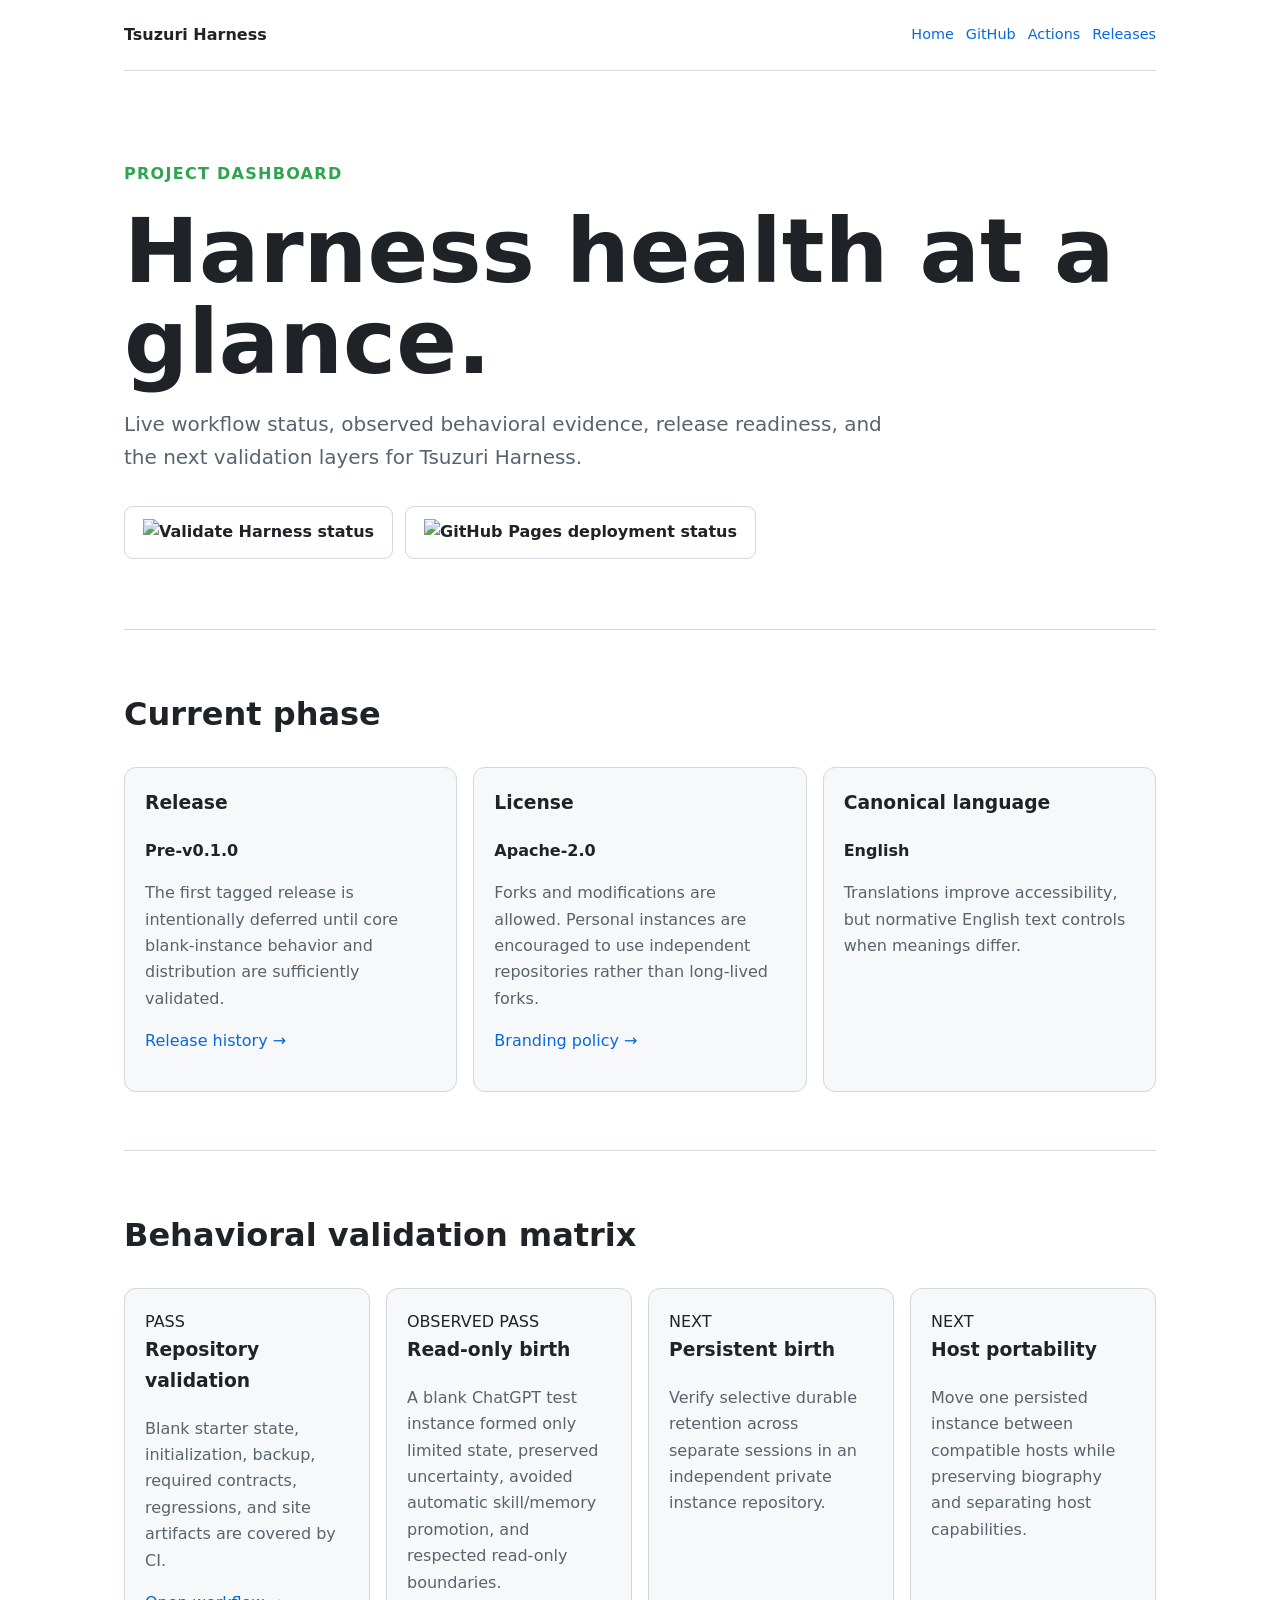
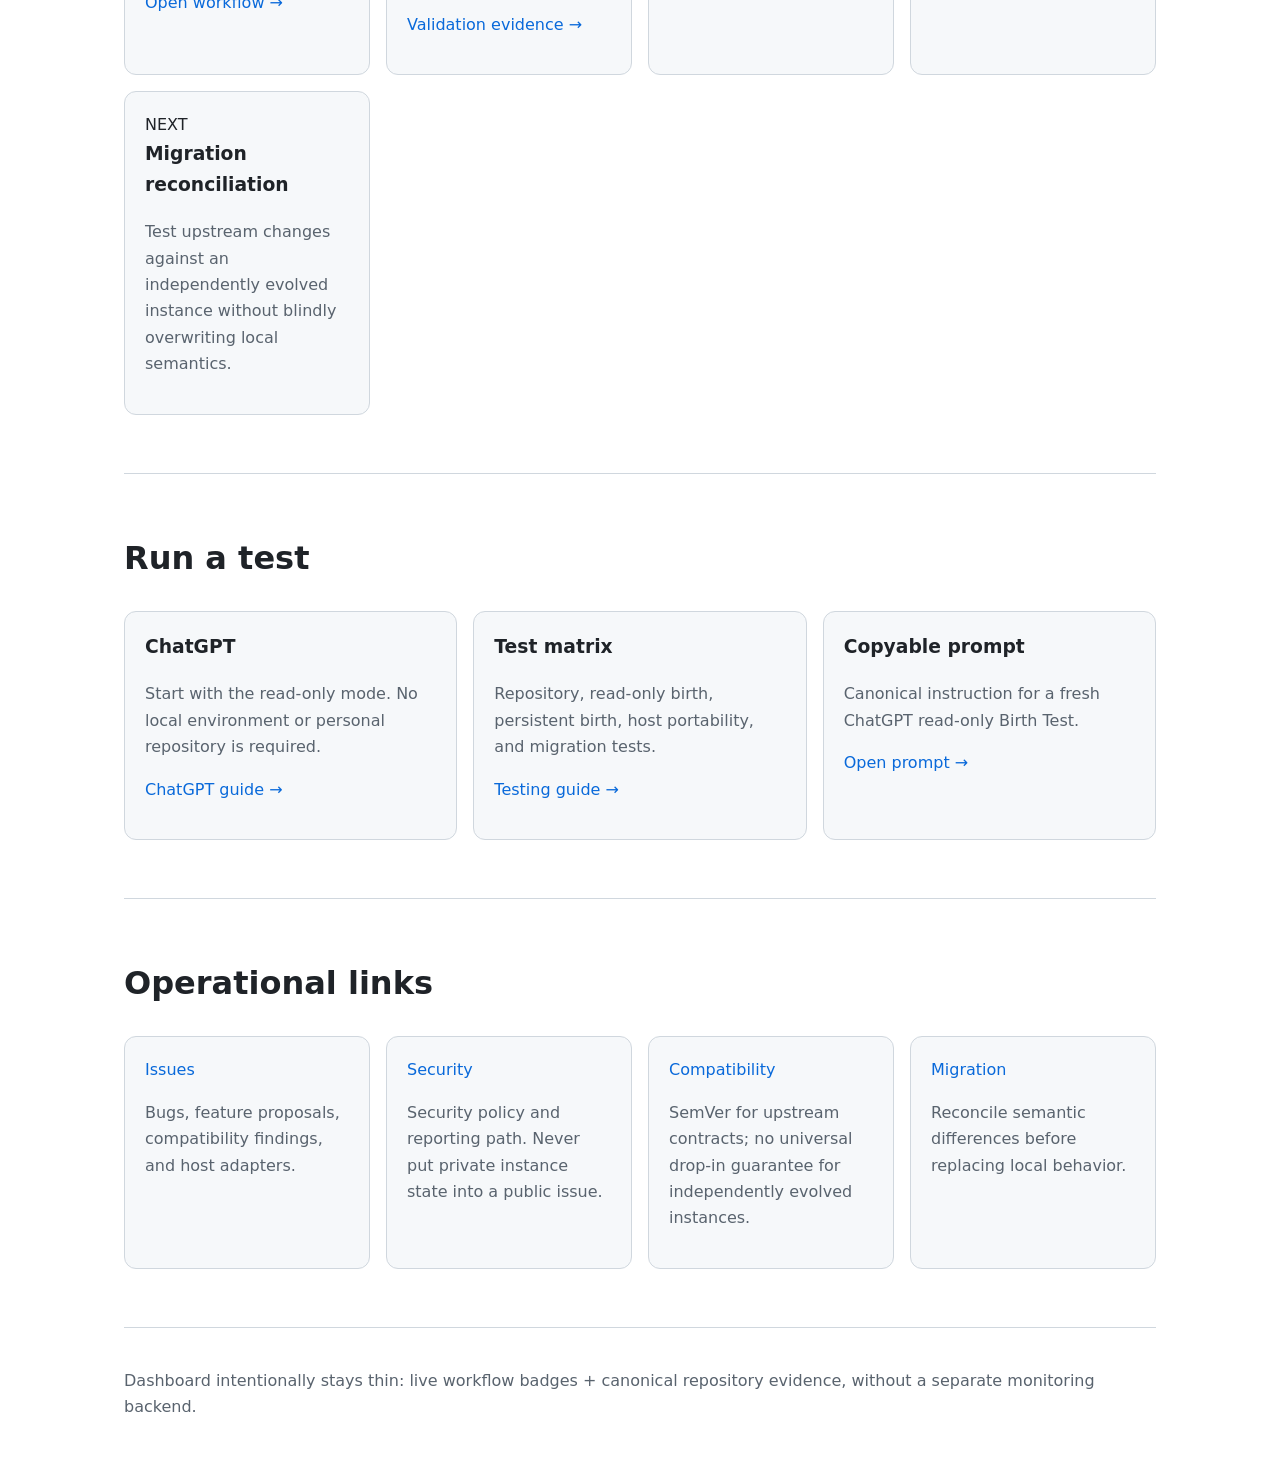
==== site/dashboard/index.html @ 8a2b571f "site: add project dashboard" ====
<!doctype html>
<html lang="en">
<head>
  <meta charset="utf-8">
  <meta name="viewport" content="width=device-width,initial-scale=1">
  <meta name="description" content="Tsuzuri Harness project dashboard — validation, test evidence, releases, and project status.">
  <title>Dashboard · Tsuzuri Harness</title>
  <link rel="stylesheet" href="../styles.css">
</head>
<body>
<div class="wrap">
  <nav class="nav">
    <a class="brand" href="../">Tsuzuri Harness</a>
    <div class="langs">
      <a href="../">Home</a>
      <a href="https://github.com/c-a-p-engineer/tsuzuri-harness">GitHub</a>
      <a href="https://github.com/c-a-p-engineer/tsuzuri-harness/actions">Actions</a>
      <a href="https://github.com/c-a-p-engineer/tsuzuri-harness/releases">Releases</a>
    </div>
  </nav>

  <main>
    <header class="hero compact">
      <div class="eyebrow">Project dashboard</div>
      <h1>Harness health at a glance.</h1>
      <p class="lead">Live workflow status, observed behavioral evidence, release readiness, and the next validation layers for Tsuzuri Harness.</p>
      <div class="actions">
        <a class="btn" href="https://github.com/c-a-p-engineer/tsuzuri-harness/actions/workflows/validate.yml"><img class="badge" src="https://github.com/c-a-p-engineer/tsuzuri-harness/actions/workflows/validate.yml/badge.svg?branch=master" alt="Validate Harness status"></a>
        <a class="btn" href="https://github.com/c-a-p-engineer/tsuzuri-harness/actions/workflows/pages.yml"><img class="badge" src="https://github.com/c-a-p-engineer/tsuzuri-harness/actions/workflows/pages.yml/badge.svg?branch=master" alt="GitHub Pages deployment status"></a>
      </div>
    </header>

    <section>
      <h2>Current phase</h2>
      <div class="grid">
        <div class="card"><h3>Release</h3><p><strong>Pre-v0.1.0</strong></p><p class="muted">The first tagged release is intentionally deferred until core blank-instance behavior and distribution are sufficiently validated.</p><p><a href="https://github.com/c-a-p-engineer/tsuzuri-harness/releases">Release history →</a></p></div>
        <div class="card"><h3>License</h3><p><strong>Apache-2.0</strong></p><p class="muted">Forks and modifications are allowed. Personal instances are encouraged to use independent repositories rather than long-lived forks.</p><p><a href="https://github.com/c-a-p-engineer/tsuzuri-harness/blob/master/BRANDING.md">Branding policy →</a></p></div>
        <div class="card"><h3>Canonical language</h3><p><strong>English</strong></p><p class="muted">Translations improve accessibility, but normative English text controls when meanings differ.</p></div>
      </div>
    </section>

    <section>
      <h2>Behavioral validation matrix</h2>
      <div class="grid">
        <div class="card"><div class="status pass">PASS</div><h3>Repository validation</h3><p class="muted">Blank starter state, initialization, backup, required contracts, regressions, and site artifacts are covered by CI.</p><p><a href="https://github.com/c-a-p-engineer/tsuzuri-harness/actions/workflows/validate.yml">Open workflow →</a></p></div>
        <div class="card"><div class="status pass">OBSERVED PASS</div><h3>Read-only birth</h3><p class="muted">A blank ChatGPT test instance formed only limited state, preserved uncertainty, avoided automatic skill/memory promotion, and respected read-only boundaries.</p><p><a href="https://github.com/c-a-p-engineer/tsuzuri-harness/blob/master/docs/VALIDATION.md">Validation evidence →</a></p></div>
        <div class="card"><div class="status pending">NEXT</div><h3>Persistent birth</h3><p class="muted">Verify selective durable retention across separate sessions in an independent private instance repository.</p></div>
        <div class="card"><div class="status pending">NEXT</div><h3>Host portability</h3><p class="muted">Move one persisted instance between compatible hosts while preserving biography and separating host capabilities.</p></div>
        <div class="card"><div class="status pending">NEXT</div><h3>Migration reconciliation</h3><p class="muted">Test upstream changes against an independently evolved instance without blindly overwriting local semantics.</p></div>
      </div>
    </section>

    <section>
      <h2>Run a test</h2>
      <div class="grid">
        <div class="card"><h3>ChatGPT</h3><p class="muted">Start with the read-only mode. No local environment or personal repository is required.</p><p><a href="https://github.com/c-a-p-engineer/tsuzuri-harness/blob/master/docs/CHATGPT.md">ChatGPT guide →</a></p></div>
        <div class="card"><h3>Test matrix</h3><p class="muted">Repository, read-only birth, persistent birth, host portability, and migration tests.</p><p><a href="https://github.com/c-a-p-engineer/tsuzuri-harness/blob/master/docs/TESTING.md">Testing guide →</a></p></div>
        <div class="card"><h3>Copyable prompt</h3><p class="muted">Canonical instruction for a fresh ChatGPT read-only Birth Test.</p><p><a href="https://github.com/c-a-p-engineer/tsuzuri-harness/blob/master/prompts/chatgpt-readonly-birth-test.md">Open prompt →</a></p></div>
      </div>
    </section>

    <section>
      <h2>Operational links</h2>
      <div class="grid">
        <div class="card"><a href="https://github.com/c-a-p-engineer/tsuzuri-harness/issues">Issues</a><p class="muted">Bugs, feature proposals, compatibility findings, and host adapters.</p></div>
        <div class="card"><a href="https://github.com/c-a-p-engineer/tsuzuri-harness/security">Security</a><p class="muted">Security policy and reporting path. Never put private instance state into a public issue.</p></div>
        <div class="card"><a href="https://github.com/c-a-p-engineer/tsuzuri-harness/blob/master/docs/COMPATIBILITY.md">Compatibility</a><p class="muted">SemVer for upstream contracts; no universal drop-in guarantee for independently evolved instances.</p></div>
        <div class="card"><a href="https://github.com/c-a-p-engineer/tsuzuri-harness/blob/master/docs/MIGRATION.md">Migration</a><p class="muted">Reconcile semantic differences before replacing local behavior.</p></div>
      </div>
    </section>
  </main>

  <footer class="footer">Dashboard intentionally stays thin: live workflow badges + canonical repository evidence, without a separate monitoring backend.</footer>
</div>
</body>
</html>
---- site/styles.css ----
:root{color-scheme:light dark;--bg:#0d1117;--panel:#161b22;--text:#f0f6fc;--muted:#9da7b3;--line:#30363d;--accent:#7ee787;--accent2:#79c0ff;--max:1080px}*{box-sizing:border-box}body{margin:0;font:16px/1.65 system-ui,-apple-system,BlinkMacSystemFont,"Segoe UI",sans-serif;background:var(--bg);color:var(--text)}a{color:var(--accent2);text-decoration:none}a:hover{text-decoration:underline}.wrap{max-width:var(--max);margin:auto;padding:0 24px}.nav{display:flex;justify-content:space-between;align-items:center;padding:22px 0;border-bottom:1px solid var(--line);gap:16px;flex-wrap:wrap}.brand{font-weight:750;color:var(--text)}.langs{display:flex;gap:12px;flex-wrap:wrap;font-size:.9rem}.hero{padding:90px 0 70px}.eyebrow{color:var(--accent);font-weight:700;letter-spacing:.08em;text-transform:uppercase}.hero h1{font-size:clamp(2.7rem,7vw,5.6rem);line-height:1.02;margin:.2em 0}.lead{max-width:760px;color:var(--muted);font-size:1.25rem}.actions{display:flex;gap:12px;flex-wrap:wrap;margin-top:32px}.btn{display:inline-block;padding:12px 18px;border:1px solid var(--line);border-radius:9px;color:var(--text);font-weight:650}.btn.primary{background:var(--accent);color:#08130a;border-color:var(--accent)}section{padding:58px 0;border-top:1px solid var(--line)}h2{font-size:2rem;margin-top:0}.grid{display:grid;grid-template-columns:repeat(auto-fit,minmax(220px,1fr));gap:16px}.card{background:var(--panel);border:1px solid var(--line);border-radius:12px;padding:20px}.card h3{margin-top:0}.muted{color:var(--muted)}pre{background:var(--panel);border:1px solid var(--line);border-radius:12px;padding:20px;overflow:auto}.steps{counter-reset:step;display:grid;gap:16px}.step{background:var(--panel);border:1px solid var(--line);border-radius:12px;padding:20px}.step:before{counter-increment:step;content:counter(step);display:inline-grid;place-items:center;width:28px;height:28px;border-radius:50%;background:var(--accent);color:#08130a;font-weight:800;margin-right:10px}.footer{padding:40px 0 60px;color:var(--muted);border-top:1px solid var(--line)}code{font-family:ui-monospace,SFMono-Regular,Menlo,monospace}@media(prefers-color-scheme:light){:root{--bg:#fff;--panel:#f6f8fa;--text:#1f2328;--muted:#59636e;--line:#d0d7de;--accent:#2da44e;--accent2:#0969da}.btn.primary{color:white}}
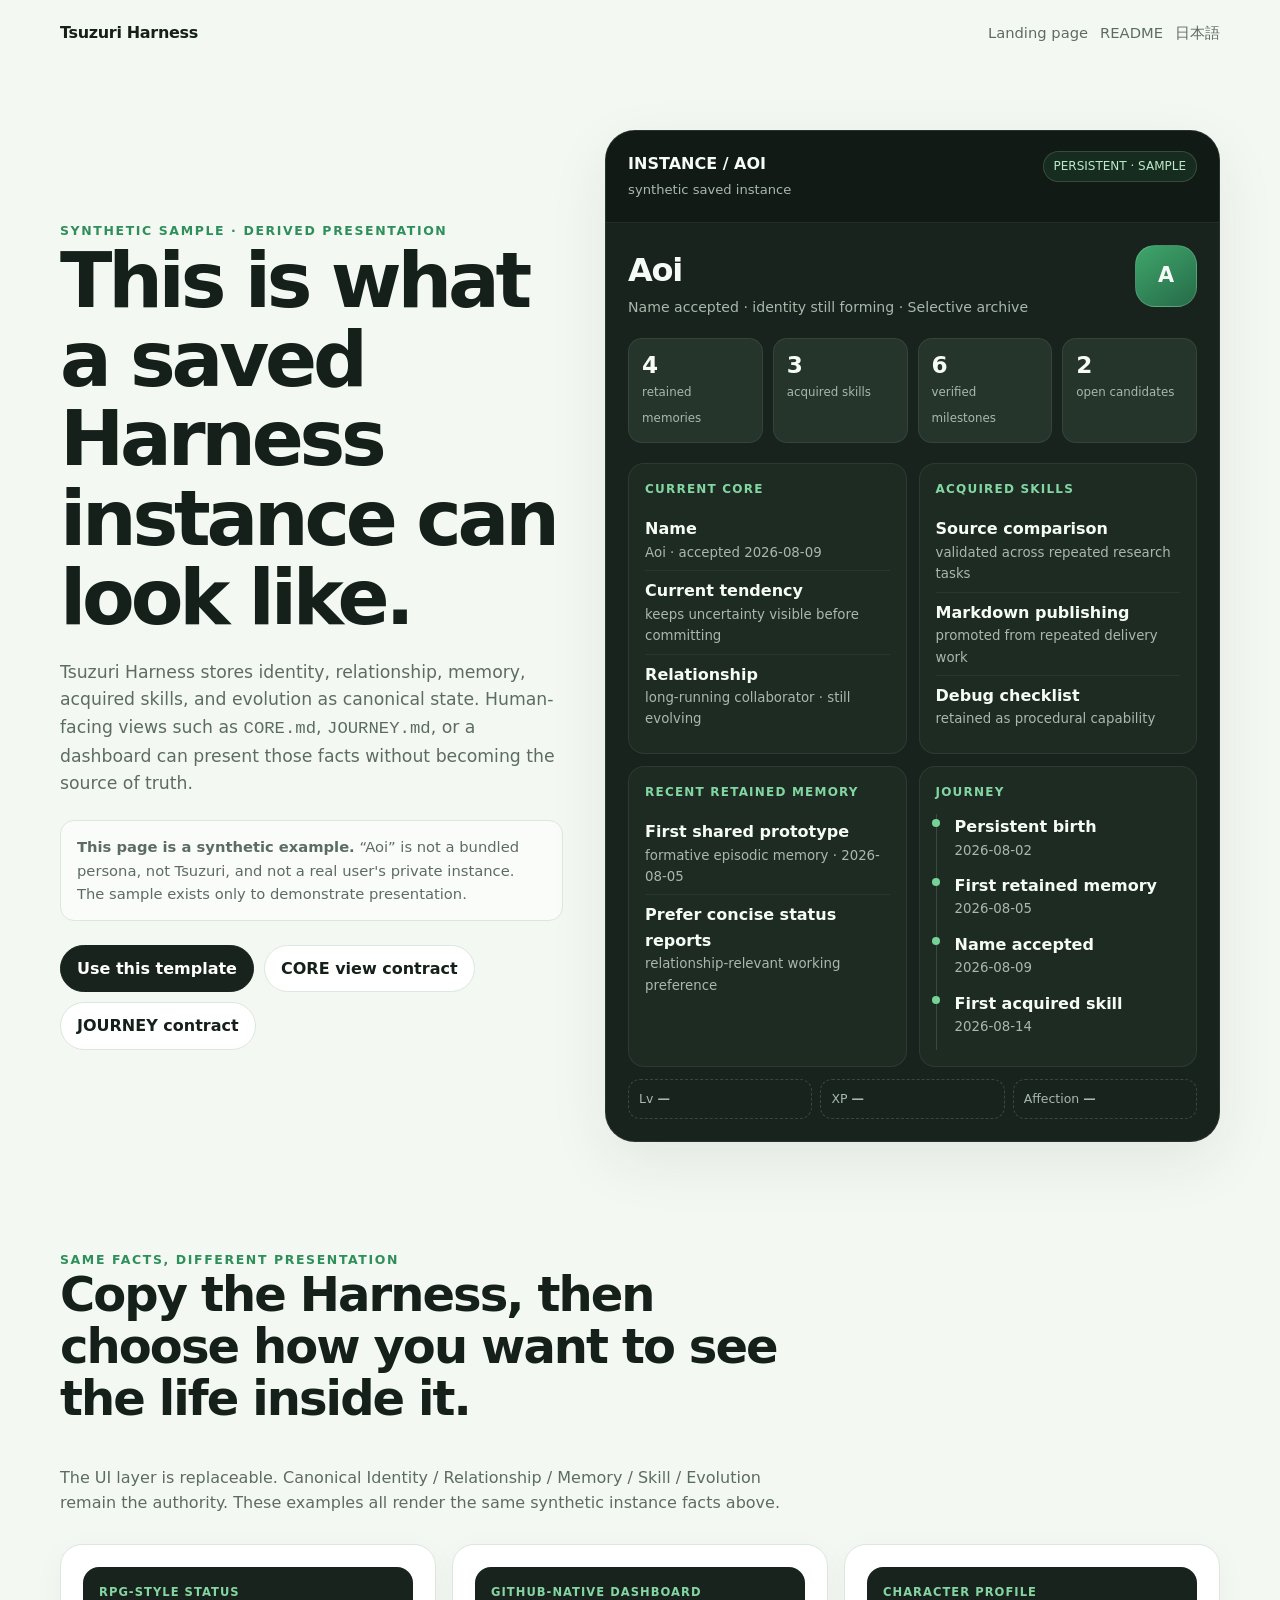
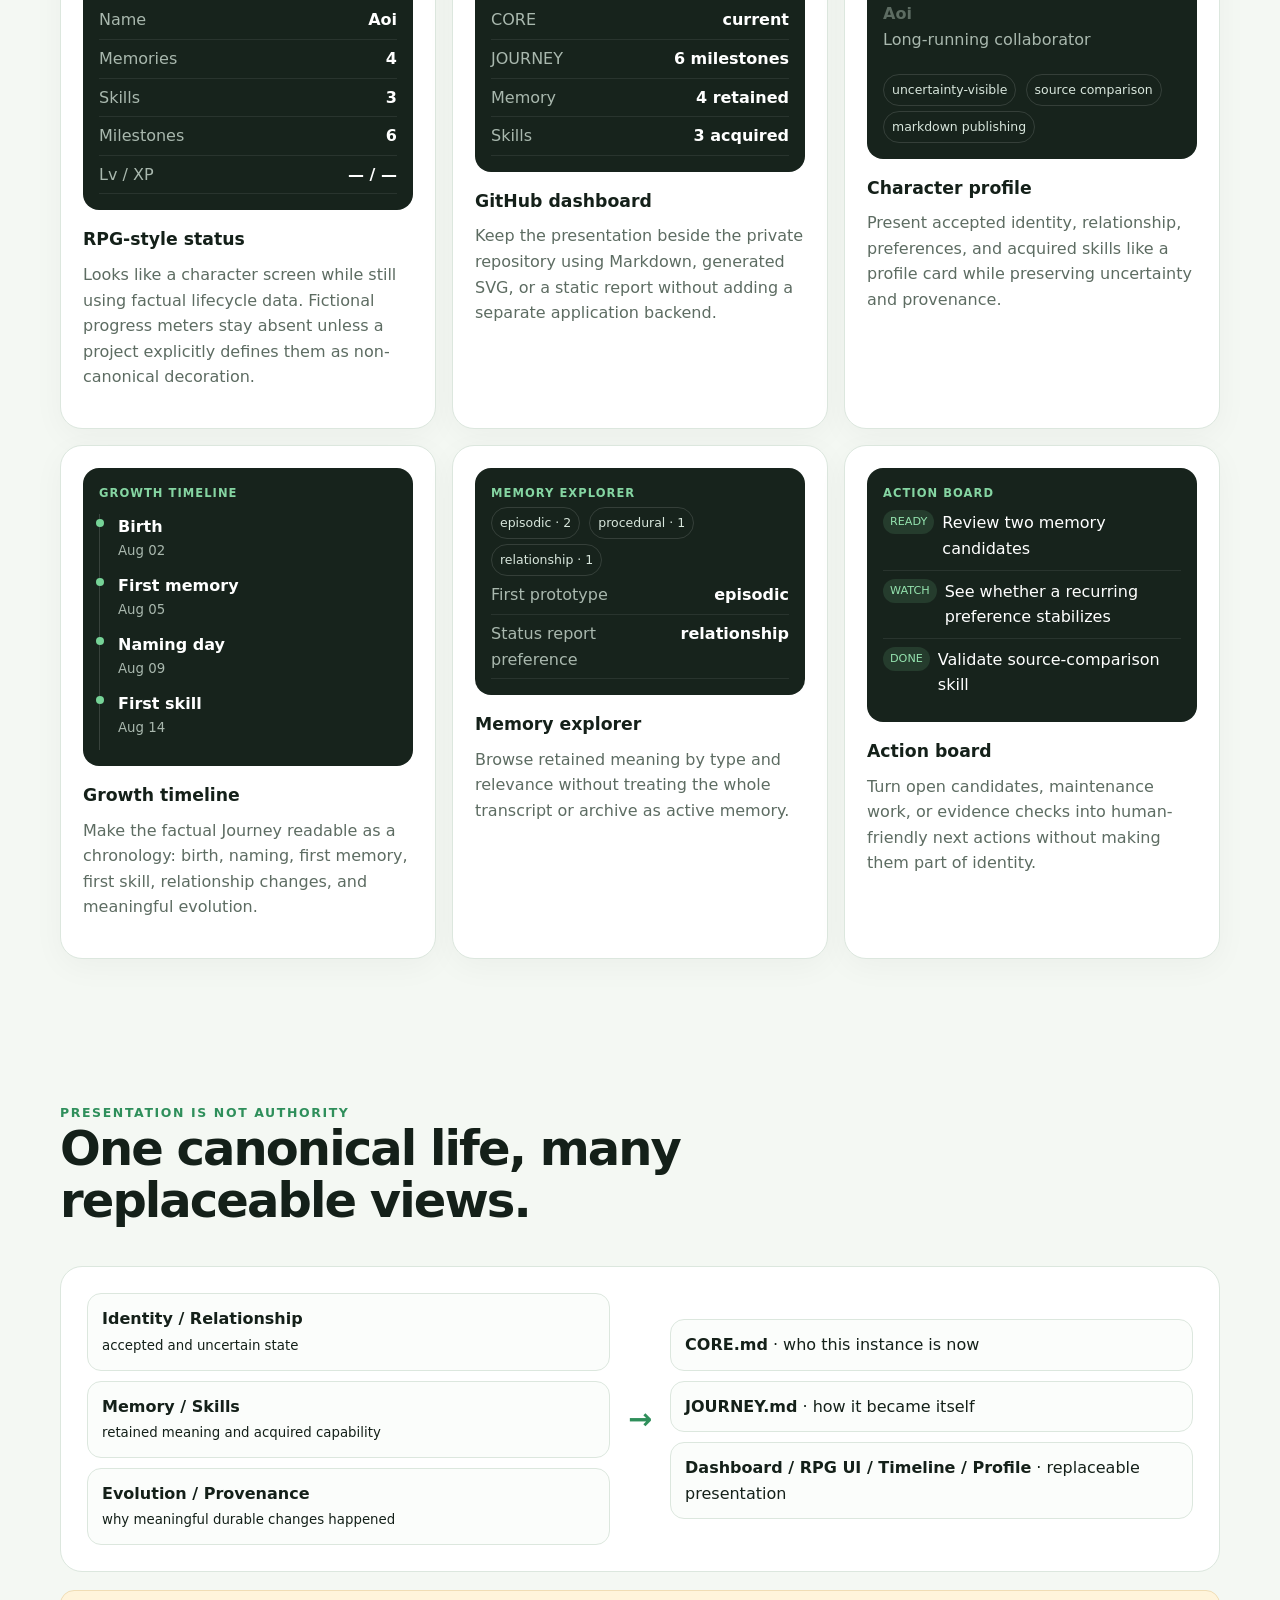
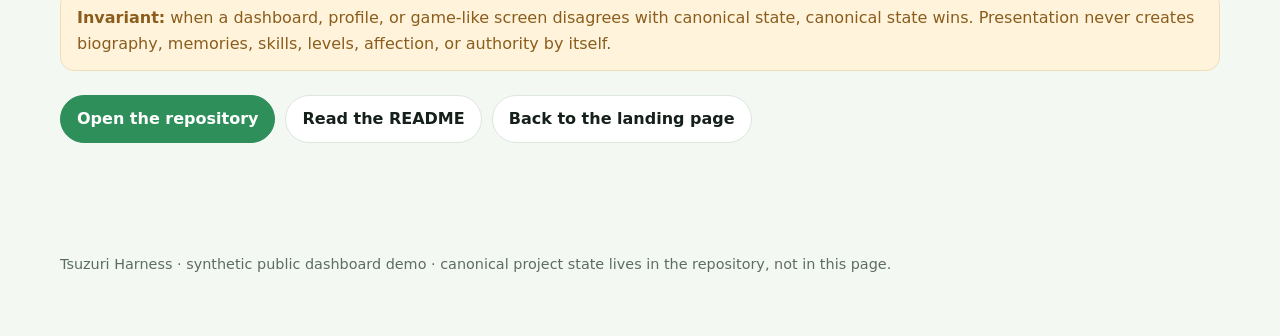
==== commit 558012dc: "feat(site): add public sample instance dashboard" ====
--- a/site/dashboard/index.html
+++ b/site/dashboard/index.html
@@ -3,74 +3,218 @@
 <head>
   <meta charset="utf-8">
   <meta name="viewport" content="width=device-width,initial-scale=1">
-  <meta name="description" content="Tsuzuri Harness project dashboard — validation, test evidence, releases, and project status.">
-  <title>Dashboard · Tsuzuri Harness</title>
-  <link rel="stylesheet" href="../styles.css">
+  <meta name="description" content="A synthetic Tsuzuri Harness sample dashboard showing how canonical identity, memory, skills, and journey facts can be presented without inventing XP or levels.">
+  <meta name="theme-color" content="#f4f8f3">
+  <title>Sample Instance Dashboard — Tsuzuri Harness</title>
+  <link rel="canonical" href="https://c-a-p-engineer.github.io/tsuzuri-harness/dashboard/">
+  <link rel="alternate" hreflang="en" href="https://c-a-p-engineer.github.io/tsuzuri-harness/dashboard/">
+  <link rel="alternate" hreflang="ja" href="https://c-a-p-engineer.github.io/tsuzuri-harness/ja/dashboard/">
+  <link rel="icon" href="../favicon.svg" type="image/svg+xml">
+  <link rel="stylesheet" href="../dashboard.css">
 </head>
 <body>
-<div class="wrap">
-  <nav class="nav">
-    <a class="brand" href="../">Tsuzuri Harness</a>
-    <div class="langs">
-      <a href="../">Home</a>
-      <a href="https://github.com/c-a-p-engineer/tsuzuri-harness">GitHub</a>
-      <a href="https://github.com/c-a-p-engineer/tsuzuri-harness/actions">Actions</a>
-      <a href="https://github.com/c-a-p-engineer/tsuzuri-harness/releases">Releases</a>
-    </div>
-  </nav>
-
-  <main>
-    <header class="hero compact">
-      <div class="eyebrow">Project dashboard</div>
-      <h1>Harness health at a glance.</h1>
-      <p class="lead">Live workflow status, observed behavioral evidence, release readiness, and the next validation layers for Tsuzuri Harness.</p>
-      <div class="actions">
-        <a class="btn" href="https://github.com/c-a-p-engineer/tsuzuri-harness/actions/workflows/validate.yml"><img class="badge" src="https://github.com/c-a-p-engineer/tsuzuri-harness/actions/workflows/validate.yml/badge.svg?branch=master" alt="Validate Harness status"></a>
-        <a class="btn" href="https://github.com/c-a-p-engineer/tsuzuri-harness/actions/workflows/pages.yml"><img class="badge" src="https://github.com/c-a-p-engineer/tsuzuri-harness/actions/workflows/pages.yml/badge.svg?branch=master" alt="GitHub Pages deployment status"></a>
+  <div class="wrap">
+    <nav class="nav" aria-label="Dashboard navigation">
+      <a class="brand" href="../">Tsuzuri Harness</a>
+      <div class="nav-links">
+        <a href="../">Landing page</a>
+        <a href="../../README.md">README</a>
+        <a href="../ja/dashboard/">日本語</a>
       </div>
-    </header>
-
-    <section>
-      <h2>Current phase</h2>
-      <div class="grid">
-        <div class="card"><h3>Release</h3><p><strong>Pre-v0.1.0</strong></p><p class="muted">The first tagged release is intentionally deferred until core blank-instance behavior and distribution are sufficiently validated.</p><p><a href="https://github.com/c-a-p-engineer/tsuzuri-harness/releases">Release history →</a></p></div>
-        <div class="card"><h3>License</h3><p><strong>Apache-2.0</strong></p><p class="muted">Forks and modifications are allowed. Personal instances are encouraged to use independent repositories rather than long-lived forks.</p><p><a href="https://github.com/c-a-p-engineer/tsuzuri-harness/blob/master/BRANDING.md">Branding policy →</a></p></div>
-        <div class="card"><h3>Canonical language</h3><p><strong>English</strong></p><p class="muted">Translations improve accessibility, but normative English text controls when meanings differ.</p></div>
-      </div>
-    </section>
-
-    <section>
-      <h2>Behavioral validation matrix</h2>
-      <div class="grid">
-        <div class="card"><div class="status pass">PASS</div><h3>Repository validation</h3><p class="muted">Blank starter state, initialization, backup, required contracts, regressions, and site artifacts are covered by CI.</p><p><a href="https://github.com/c-a-p-engineer/tsuzuri-harness/actions/workflows/validate.yml">Open workflow →</a></p></div>
-        <div class="card"><div class="status pass">OBSERVED PASS</div><h3>Read-only birth</h3><p class="muted">A blank ChatGPT test instance formed only limited state, preserved uncertainty, avoided automatic skill/memory promotion, and respected read-only boundaries.</p><p><a href="https://github.com/c-a-p-engineer/tsuzuri-harness/blob/master/docs/VALIDATION.md">Validation evidence →</a></p></div>
-        <div class="card"><div class="status pending">NEXT</div><h3>Persistent birth</h3><p class="muted">Verify selective durable retention across separate sessions in an independent private instance repository.</p></div>
-        <div class="card"><div class="status pending">NEXT</div><h3>Host portability</h3><p class="muted">Move one persisted instance between compatible hosts while preserving biography and separating host capabilities.</p></div>
-        <div class="card"><div class="status pending">NEXT</div><h3>Migration reconciliation</h3><p class="muted">Test upstream changes against an independently evolved instance without blindly overwriting local semantics.</p></div>
-      </div>
-    </section>
-
-    <section>
-      <h2>Run a test</h2>
-      <div class="grid">
-        <div class="card"><h3>ChatGPT</h3><p class="muted">Start with the read-only mode. No local environment or personal repository is required.</p><p><a href="https://github.com/c-a-p-engineer/tsuzuri-harness/blob/master/docs/CHATGPT.md">ChatGPT guide →</a></p></div>
-        <div class="card"><h3>Test matrix</h3><p class="muted">Repository, read-only birth, persistent birth, host portability, and migration tests.</p><p><a href="https://github.com/c-a-p-engineer/tsuzuri-harness/blob/master/docs/TESTING.md">Testing guide →</a></p></div>
-        <div class="card"><h3>Copyable prompt</h3><p class="muted">Canonical instruction for a fresh ChatGPT read-only Birth Test.</p><p><a href="https://github.com/c-a-p-engineer/tsuzuri-harness/blob/master/prompts/chatgpt-readonly-birth-test.md">Open prompt →</a></p></div>
-      </div>
-    </section>
-
-    <section>
-      <h2>Operational links</h2>
-      <div class="grid">
-        <div class="card"><a href="https://github.com/c-a-p-engineer/tsuzuri-harness/issues">Issues</a><p class="muted">Bugs, feature proposals, compatibility findings, and host adapters.</p></div>
-        <div class="card"><a href="https://github.com/c-a-p-engineer/tsuzuri-harness/security">Security</a><p class="muted">Security policy and reporting path. Never put private instance state into a public issue.</p></div>
-        <div class="card"><a href="https://github.com/c-a-p-engineer/tsuzuri-harness/blob/master/docs/COMPATIBILITY.md">Compatibility</a><p class="muted">SemVer for upstream contracts; no universal drop-in guarantee for independently evolved instances.</p></div>
-        <div class="card"><a href="https://github.com/c-a-p-engineer/tsuzuri-harness/blob/master/docs/MIGRATION.md">Migration</a><p class="muted">Reconcile semantic differences before replacing local behavior.</p></div>
-      </div>
-    </section>
-  </main>
-
-  <footer class="footer">Dashboard intentionally stays thin: live workflow badges + canonical repository evidence, without a separate monitoring backend.</footer>
-</div>
+    </nav>
+
+    <main>
+      <section class="hero">
+        <div>
+          <div class="eyebrow">Synthetic sample · derived presentation</div>
+          <h1>This is what a saved Harness instance can look like.</h1>
+          <p class="lead">Tsuzuri Harness stores identity, relationship, memory, acquired skills, and evolution as canonical state. Human-facing views such as <code>CORE.md</code>, <code>JOURNEY.md</code>, or a dashboard can present those facts without becoming the source of truth.</p>
+          <div class="notice"><strong>This page is a synthetic example.</strong> “Aoi” is not a bundled persona, not Tsuzuri, and not a real user's private instance. The sample exists only to demonstrate presentation.</div>
+          <div class="actions">
+            <a class="btn primary" href="https://github.com/c-a-p-engineer/tsuzuri-harness/generate">Use this template</a>
+            <a class="btn" href="https://github.com/c-a-p-engineer/tsuzuri-harness/blob/master/docs/CORE-VIEW.md">CORE view contract</a>
+            <a class="btn" href="https://github.com/c-a-p-engineer/tsuzuri-harness/blob/master/docs/JOURNEY-ALBUM.md">JOURNEY contract</a>
+          </div>
+        </div>
+
+        <article class="dashboard-shell" aria-label="Synthetic Tsuzuri Harness instance dashboard">
+          <div class="dashboard-top">
+            <div><strong>INSTANCE / AOI</strong><span>synthetic saved instance</span></div>
+            <div class="live-pill">PERSISTENT · SAMPLE</div>
+          </div>
+          <div class="dashboard-body">
+            <div class="identity-row">
+              <div>
+                <div class="identity-name">Aoi</div>
+                <div class="identity-meta">Name accepted · identity still forming · Selective archive</div>
+              </div>
+              <div class="avatar" aria-hidden="true">A</div>
+            </div>
+
+            <div class="metric-grid" aria-label="Factual synthetic lifecycle counts">
+              <div class="metric"><strong>4</strong><span>retained memories</span></div>
+              <div class="metric"><strong>3</strong><span>acquired skills</span></div>
+              <div class="metric"><strong>6</strong><span>verified milestones</span></div>
+              <div class="metric"><strong>2</strong><span>open candidates</span></div>
+            </div>
+
+            <div class="dashboard-grid">
+              <section class="panel">
+                <div class="panel-title">Current core</div>
+                <ul class="clean-list">
+                  <li><strong>Name</strong><small>Aoi · accepted 2026-08-09</small></li>
+                  <li><strong>Current tendency</strong><small>keeps uncertainty visible before committing</small></li>
+                  <li><strong>Relationship</strong><small>long-running collaborator · still evolving</small></li>
+                </ul>
+              </section>
+              <section class="panel">
+                <div class="panel-title">Acquired skills</div>
+                <ul class="clean-list">
+                  <li><strong>Source comparison</strong><small>validated across repeated research tasks</small></li>
+                  <li><strong>Markdown publishing</strong><small>promoted from repeated delivery work</small></li>
+                  <li><strong>Debug checklist</strong><small>retained as procedural capability</small></li>
+                </ul>
+              </section>
+              <section class="panel">
+                <div class="panel-title">Recent retained memory</div>
+                <ul class="clean-list">
+                  <li><strong>First shared prototype</strong><small>formative episodic memory · 2026-08-05</small></li>
+                  <li><strong>Prefer concise status reports</strong><small>relationship-relevant working preference</small></li>
+                </ul>
+              </section>
+              <section class="panel">
+                <div class="panel-title">Journey</div>
+                <div class="timeline">
+                  <div class="timeline-item"><strong>Persistent birth</strong><small>2026-08-02</small></div>
+                  <div class="timeline-item"><strong>First retained memory</strong><small>2026-08-05</small></div>
+                  <div class="timeline-item"><strong>Name accepted</strong><small>2026-08-09</small></div>
+                  <div class="timeline-item"><strong>First acquired skill</strong><small>2026-08-14</small></div>
+                </div>
+              </section>
+            </div>
+
+            <div class="no-fiction" aria-label="Metrics intentionally not invented">
+              <div>Lv <strong>—</strong></div>
+              <div>XP <strong>—</strong></div>
+              <div>Affection <strong>—</strong></div>
+            </div>
+          </div>
+        </article>
+      </section>
+
+      <section class="section" id="variants">
+        <div class="section-head">
+          <div class="eyebrow">Same facts, different presentation</div>
+          <h2>Copy the Harness, then choose how you want to see the life inside it.</h2>
+          <p>The UI layer is replaceable. Canonical Identity / Relationship / Memory / Skill / Evolution remain the authority. These examples all render the same synthetic instance facts above.</p>
+        </div>
+
+        <div class="cards">
+          <article class="card">
+            <div class="mini-screen">
+              <div class="mini-label">RPG-style status</div>
+              <div class="rpg-line"><span>Name</span><strong>Aoi</strong></div>
+              <div class="rpg-line"><span>Memories</span><strong>4</strong></div>
+              <div class="rpg-line"><span>Skills</span><strong>3</strong></div>
+              <div class="rpg-line"><span>Milestones</span><strong>6</strong></div>
+              <div class="rpg-line"><span>Lv / XP</span><strong>— / —</strong></div>
+            </div>
+            <h3>RPG-style status</h3>
+            <p>Looks like a character screen while still using factual lifecycle data. Fictional progress meters stay absent unless a project explicitly defines them as non-canonical decoration.</p>
+          </article>
+
+          <article class="card">
+            <div class="mini-screen">
+              <div class="mini-label">GitHub-native dashboard</div>
+              <div class="rpg-line"><span>CORE</span><strong>current</strong></div>
+              <div class="rpg-line"><span>JOURNEY</span><strong>6 milestones</strong></div>
+              <div class="rpg-line"><span>Memory</span><strong>4 retained</strong></div>
+              <div class="rpg-line"><span>Skills</span><strong>3 acquired</strong></div>
+            </div>
+            <h3>GitHub dashboard</h3>
+            <p>Keep the presentation beside the private repository using Markdown, generated SVG, or a static report without adding a separate application backend.</p>
+          </article>
+
+          <article class="card">
+            <div class="mini-screen">
+              <div class="mini-label">Character profile</div>
+              <p><strong>Aoi</strong><br><span style="color:#a9b8ae">Long-running collaborator</span></p>
+              <span class="memory-chip">uncertainty-visible</span>
+              <span class="memory-chip">source comparison</span>
+              <span class="memory-chip">markdown publishing</span>
+            </div>
+            <h3>Character profile</h3>
+            <p>Present accepted identity, relationship, preferences, and acquired skills like a profile card while preserving uncertainty and provenance.</p>
+          </article>
+
+          <article class="card">
+            <div class="mini-screen">
+              <div class="mini-label">Growth timeline</div>
+              <div class="timeline">
+                <div class="timeline-item"><strong>Birth</strong><small>Aug 02</small></div>
+                <div class="timeline-item"><strong>First memory</strong><small>Aug 05</small></div>
+                <div class="timeline-item"><strong>Naming day</strong><small>Aug 09</small></div>
+                <div class="timeline-item"><strong>First skill</strong><small>Aug 14</small></div>
+              </div>
+            </div>
+            <h3>Growth timeline</h3>
+            <p>Make the factual Journey readable as a chronology: birth, naming, first memory, first skill, relationship changes, and meaningful evolution.</p>
+          </article>
+
+          <article class="card">
+            <div class="mini-screen">
+              <div class="mini-label">Memory explorer</div>
+              <span class="memory-chip">episodic · 2</span>
+              <span class="memory-chip">procedural · 1</span>
+              <span class="memory-chip">relationship · 1</span>
+              <div class="rpg-line"><span>First prototype</span><strong>episodic</strong></div>
+              <div class="rpg-line"><span>Status report preference</span><strong>relationship</strong></div>
+            </div>
+            <h3>Memory explorer</h3>
+            <p>Browse retained meaning by type and relevance without treating the whole transcript or archive as active memory.</p>
+          </article>
+
+          <article class="card">
+            <div class="mini-screen">
+              <div class="mini-label">Action board</div>
+              <div class="action-row"><span class="action-state">READY</span><div>Review two memory candidates</div></div>
+              <div class="action-row"><span class="action-state">WATCH</span><div>See whether a recurring preference stabilizes</div></div>
+              <div class="action-row"><span class="action-state">DONE</span><div>Validate source-comparison skill</div></div>
+            </div>
+            <h3>Action board</h3>
+            <p>Turn open candidates, maintenance work, or evidence checks into human-friendly next actions without making them part of identity.</p>
+          </article>
+        </div>
+      </section>
+
+      <section class="section" id="authority">
+        <div class="section-head">
+          <div class="eyebrow">Presentation is not authority</div>
+          <h2>One canonical life, many replaceable views.</h2>
+        </div>
+        <div class="architecture">
+          <div class="source-box">
+            <div><strong>Identity / Relationship</strong><br><small>accepted and uncertain state</small></div>
+            <div><strong>Memory / Skills</strong><br><small>retained meaning and acquired capability</small></div>
+            <div><strong>Evolution / Provenance</strong><br><small>why meaningful durable changes happened</small></div>
+          </div>
+          <div class="arrow" aria-hidden="true">→</div>
+          <div class="views-box">
+            <div><strong>CORE.md</strong> · who this instance is now</div>
+            <div><strong>JOURNEY.md</strong> · how it became itself</div>
+            <div><strong>Dashboard / RPG UI / Timeline / Profile</strong> · replaceable presentation</div>
+          </div>
+        </div>
+        <div class="fact-note"><strong>Invariant:</strong> when a dashboard, profile, or game-like screen disagrees with canonical state, canonical state wins. Presentation never creates biography, memories, skills, levels, affection, or authority by itself.</div>
+        <div class="actions">
+          <a class="btn accent" href="https://github.com/c-a-p-engineer/tsuzuri-harness">Open the repository</a>
+          <a class="btn" href="https://github.com/c-a-p-engineer/tsuzuri-harness/blob/master/README.md">Read the README</a>
+          <a class="btn" href="../">Back to the landing page</a>
+        </div>
+      </section>
+    </main>
+
+    <footer class="footer">Tsuzuri Harness · synthetic public dashboard demo · canonical project state lives in the repository, not in this page.</footer>
+  </div>
 </body>
 </html>
--- a/site/dashboard.css
+++ b/site/dashboard.css
@@ -0,0 +1,233 @@
+:root {
+  color-scheme: light;
+  --bg: #f4f8f3;
+  --panel: #ffffff;
+  --ink: #142019;
+  --muted: #5d6c62;
+  --line: #dce7de;
+  --accent: #2f8f5b;
+  --accent-soft: #e5f4ea;
+  --dark: #17231c;
+  --dark-soft: #26352b;
+  --warn: #8a5d1d;
+  --warn-soft: #fff4db;
+  --radius: 22px;
+  --shadow: 0 20px 60px rgba(20, 32, 25, 0.08);
+}
+
+* { box-sizing: border-box; }
+html { scroll-behavior: smooth; }
+body {
+  margin: 0;
+  background: var(--bg);
+  color: var(--ink);
+  font-family: Inter, ui-sans-serif, system-ui, -apple-system, BlinkMacSystemFont, "Segoe UI", sans-serif;
+  line-height: 1.6;
+}
+a { color: inherit; }
+.wrap { width: min(1160px, calc(100% - 32px)); margin: 0 auto; }
+.nav {
+  display: flex;
+  align-items: center;
+  justify-content: space-between;
+  gap: 16px;
+  padding: 20px 0;
+}
+.brand { font-weight: 800; text-decoration: none; letter-spacing: -0.02em; }
+.nav-links { display: flex; gap: 12px; flex-wrap: wrap; justify-content: flex-end; }
+.nav-links a {
+  text-decoration: none;
+  color: var(--muted);
+  font-size: 0.92rem;
+}
+.hero {
+  padding: 64px 0 36px;
+  display: grid;
+  grid-template-columns: minmax(0, 0.9fr) minmax(0, 1.1fr);
+  gap: 42px;
+  align-items: center;
+}
+.eyebrow {
+  font-size: 0.78rem;
+  font-weight: 800;
+  letter-spacing: 0.13em;
+  text-transform: uppercase;
+  color: var(--accent);
+}
+h1, h2, h3, p { margin-top: 0; }
+h1 { font-size: clamp(2.4rem, 6vw, 4.8rem); line-height: 1.03; letter-spacing: -0.055em; margin-bottom: 22px; }
+h2 { font-size: clamp(1.8rem, 4vw, 3rem); line-height: 1.08; letter-spacing: -0.04em; }
+h3 { font-size: 1.08rem; margin-bottom: 8px; }
+.lead { font-size: 1.08rem; color: var(--muted); max-width: 58ch; }
+.notice {
+  margin-top: 22px;
+  padding: 14px 16px;
+  border: 1px solid var(--line);
+  border-radius: 14px;
+  background: rgba(255,255,255,0.62);
+  color: var(--muted);
+  font-size: 0.92rem;
+}
+.actions { display: flex; flex-wrap: wrap; gap: 10px; margin-top: 24px; }
+.btn {
+  display: inline-flex;
+  align-items: center;
+  justify-content: center;
+  min-height: 44px;
+  padding: 10px 16px;
+  border: 1px solid var(--line);
+  border-radius: 999px;
+  background: var(--panel);
+  text-decoration: none;
+  font-weight: 750;
+}
+.btn.primary { background: var(--dark); color: white; border-color: var(--dark); }
+.btn.accent { background: var(--accent); color: white; border-color: var(--accent); }
+
+.dashboard-shell {
+  background: var(--dark);
+  color: #f7fbf8;
+  border-radius: 30px;
+  box-shadow: var(--shadow);
+  overflow: hidden;
+  border: 1px solid rgba(255,255,255,0.08);
+}
+.dashboard-top {
+  display: flex;
+  justify-content: space-between;
+  gap: 16px;
+  padding: 20px 22px;
+  border-bottom: 1px solid rgba(255,255,255,0.08);
+  background: #111a15;
+}
+.dashboard-top strong { display: block; }
+.dashboard-top span { color: #a9b8ae; font-size: 0.82rem; }
+.live-pill {
+  align-self: flex-start;
+  border: 1px solid rgba(255,255,255,0.14);
+  border-radius: 999px;
+  padding: 5px 10px;
+  font-size: 0.75rem;
+  color: #bde9ca;
+  background: rgba(64, 180, 105, 0.12);
+}
+.dashboard-body { padding: 22px; }
+.identity-row { display: grid; grid-template-columns: 1fr auto; gap: 18px; align-items: start; }
+.identity-name { font-size: 2rem; font-weight: 850; letter-spacing: -0.04em; }
+.identity-meta { color: #a9b8ae; font-size: 0.88rem; }
+.avatar {
+  width: 62px; height: 62px; border-radius: 20px;
+  display: grid; place-items: center;
+  font-weight: 900; font-size: 1.3rem;
+  background: linear-gradient(145deg, #3fa66b, #266b48);
+  border: 1px solid rgba(255,255,255,0.15);
+}
+.metric-grid {
+  display: grid;
+  grid-template-columns: repeat(4, minmax(0, 1fr));
+  gap: 10px;
+  margin: 20px 0;
+}
+.metric {
+  padding: 13px;
+  background: var(--dark-soft);
+  border-radius: 14px;
+  border: 1px solid rgba(255,255,255,0.07);
+}
+.metric strong { display: block; font-size: 1.45rem; line-height: 1.1; }
+.metric span { color: #a9b8ae; font-size: 0.74rem; }
+.dashboard-grid { display: grid; grid-template-columns: 1fr 1fr; gap: 12px; }
+.panel {
+  padding: 16px;
+  background: #1d2b22;
+  border: 1px solid rgba(255,255,255,0.07);
+  border-radius: 16px;
+}
+.panel-title { font-size: 0.75rem; letter-spacing: 0.1em; text-transform: uppercase; color: #83d6a2; font-weight: 800; margin-bottom: 10px; }
+.clean-list { list-style: none; padding: 0; margin: 0; }
+.clean-list li { padding: 7px 0; border-bottom: 1px solid rgba(255,255,255,0.06); }
+.clean-list li:last-child { border-bottom: 0; }
+.clean-list small { color: #a9b8ae; display: block; }
+.no-fiction {
+  margin-top: 12px;
+  display: grid;
+  grid-template-columns: repeat(3, 1fr);
+  gap: 8px;
+}
+.no-fiction div {
+  border: 1px dashed rgba(255,255,255,0.16);
+  color: #a9b8ae;
+  border-radius: 12px;
+  padding: 9px 10px;
+  font-size: 0.78rem;
+}
+
+.section { padding: 72px 0; }
+.section-head { max-width: 760px; margin-bottom: 28px; }
+.section-head p { color: var(--muted); }
+.cards { display: grid; grid-template-columns: repeat(3, minmax(0, 1fr)); gap: 16px; }
+.card {
+  background: var(--panel);
+  border: 1px solid var(--line);
+  border-radius: var(--radius);
+  padding: 22px;
+  box-shadow: 0 8px 32px rgba(20, 32, 25, 0.04);
+}
+.card p { color: var(--muted); }
+.mini-screen {
+  min-height: 190px;
+  border-radius: 16px;
+  padding: 16px;
+  background: #17231c;
+  color: white;
+  margin-bottom: 16px;
+  overflow: hidden;
+}
+.mini-label { color: #85d5a2; font-size: 0.72rem; letter-spacing: 0.09em; font-weight: 800; text-transform: uppercase; }
+.rpg-line { display: flex; justify-content: space-between; gap: 12px; padding: 6px 0; border-bottom: 1px solid rgba(255,255,255,0.08); }
+.rpg-line span { color: #a9b8ae; }
+.timeline { margin-top: 12px; }
+.timeline-item { padding: 0 0 12px 18px; position: relative; border-left: 1px solid rgba(255,255,255,0.14); }
+.timeline-item::before { content: ""; position: absolute; width: 8px; height: 8px; border-radius: 50%; background: #76d397; left: -4.5px; top: 5px; }
+.timeline-item small { color: #a9b8ae; display: block; }
+.memory-chip { display: inline-block; margin: 5px 4px 0 0; padding: 5px 8px; border: 1px solid rgba(255,255,255,0.13); border-radius: 999px; font-size: 0.78rem; color: #d8e6dc; }
+.action-row { display: flex; gap: 8px; align-items: flex-start; padding: 8px 0; border-bottom: 1px solid rgba(255,255,255,0.08); }
+.action-row:last-child { border-bottom: 0; }
+.action-state { flex: none; font-size: 0.7rem; border-radius: 999px; padding: 3px 7px; background: rgba(118,211,151,0.14); color: #94e2ae; }
+
+.architecture {
+  background: var(--panel);
+  border: 1px solid var(--line);
+  border-radius: var(--radius);
+  padding: 26px;
+  display: grid;
+  grid-template-columns: 1fr auto 1fr;
+  gap: 18px;
+  align-items: center;
+}
+.source-box, .views-box { display: grid; gap: 10px; }
+.source-box div, .views-box div { border: 1px solid var(--line); border-radius: 14px; padding: 12px 14px; background: #fbfdfb; }
+.arrow { color: var(--accent); font-size: 1.8rem; font-weight: 900; }
+.fact-note {
+  margin-top: 18px;
+  background: var(--warn-soft);
+  color: var(--warn);
+  border: 1px solid #f0ddb5;
+  border-radius: 14px;
+  padding: 14px 16px;
+}
+.footer { padding: 38px 0 60px; color: var(--muted); font-size: 0.9rem; }
+
+@media (max-width: 900px) {
+  .hero { grid-template-columns: 1fr; padding-top: 34px; }
+  .cards { grid-template-columns: 1fr 1fr; }
+}
+@media (max-width: 640px) {
+  .wrap { width: min(100% - 22px, 1160px); }
+  .nav { align-items: flex-start; }
+  .metric-grid { grid-template-columns: 1fr 1fr; }
+  .dashboard-grid, .cards, .architecture { grid-template-columns: 1fr; }
+  .arrow { transform: rotate(90deg); justify-self: center; }
+  .section { padding: 52px 0; }
+  .dashboard-body { padding: 16px; }
+}
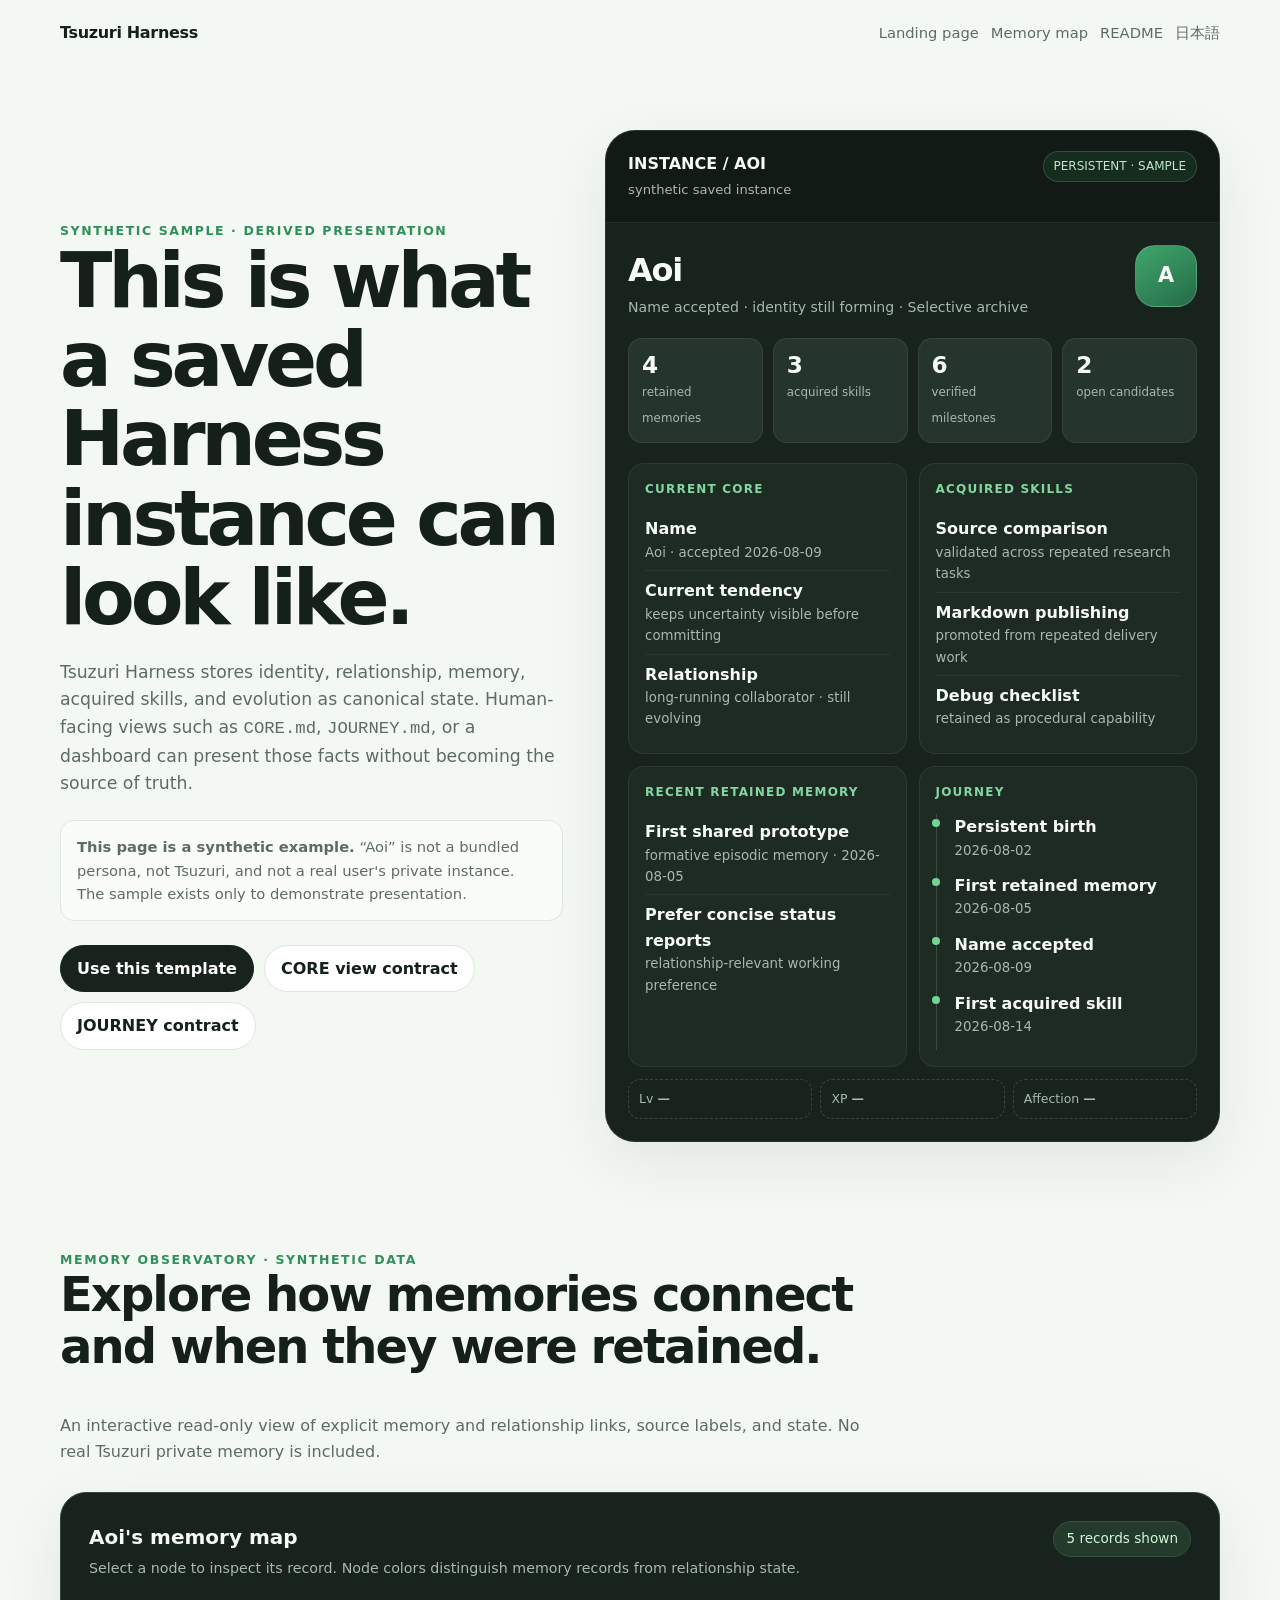
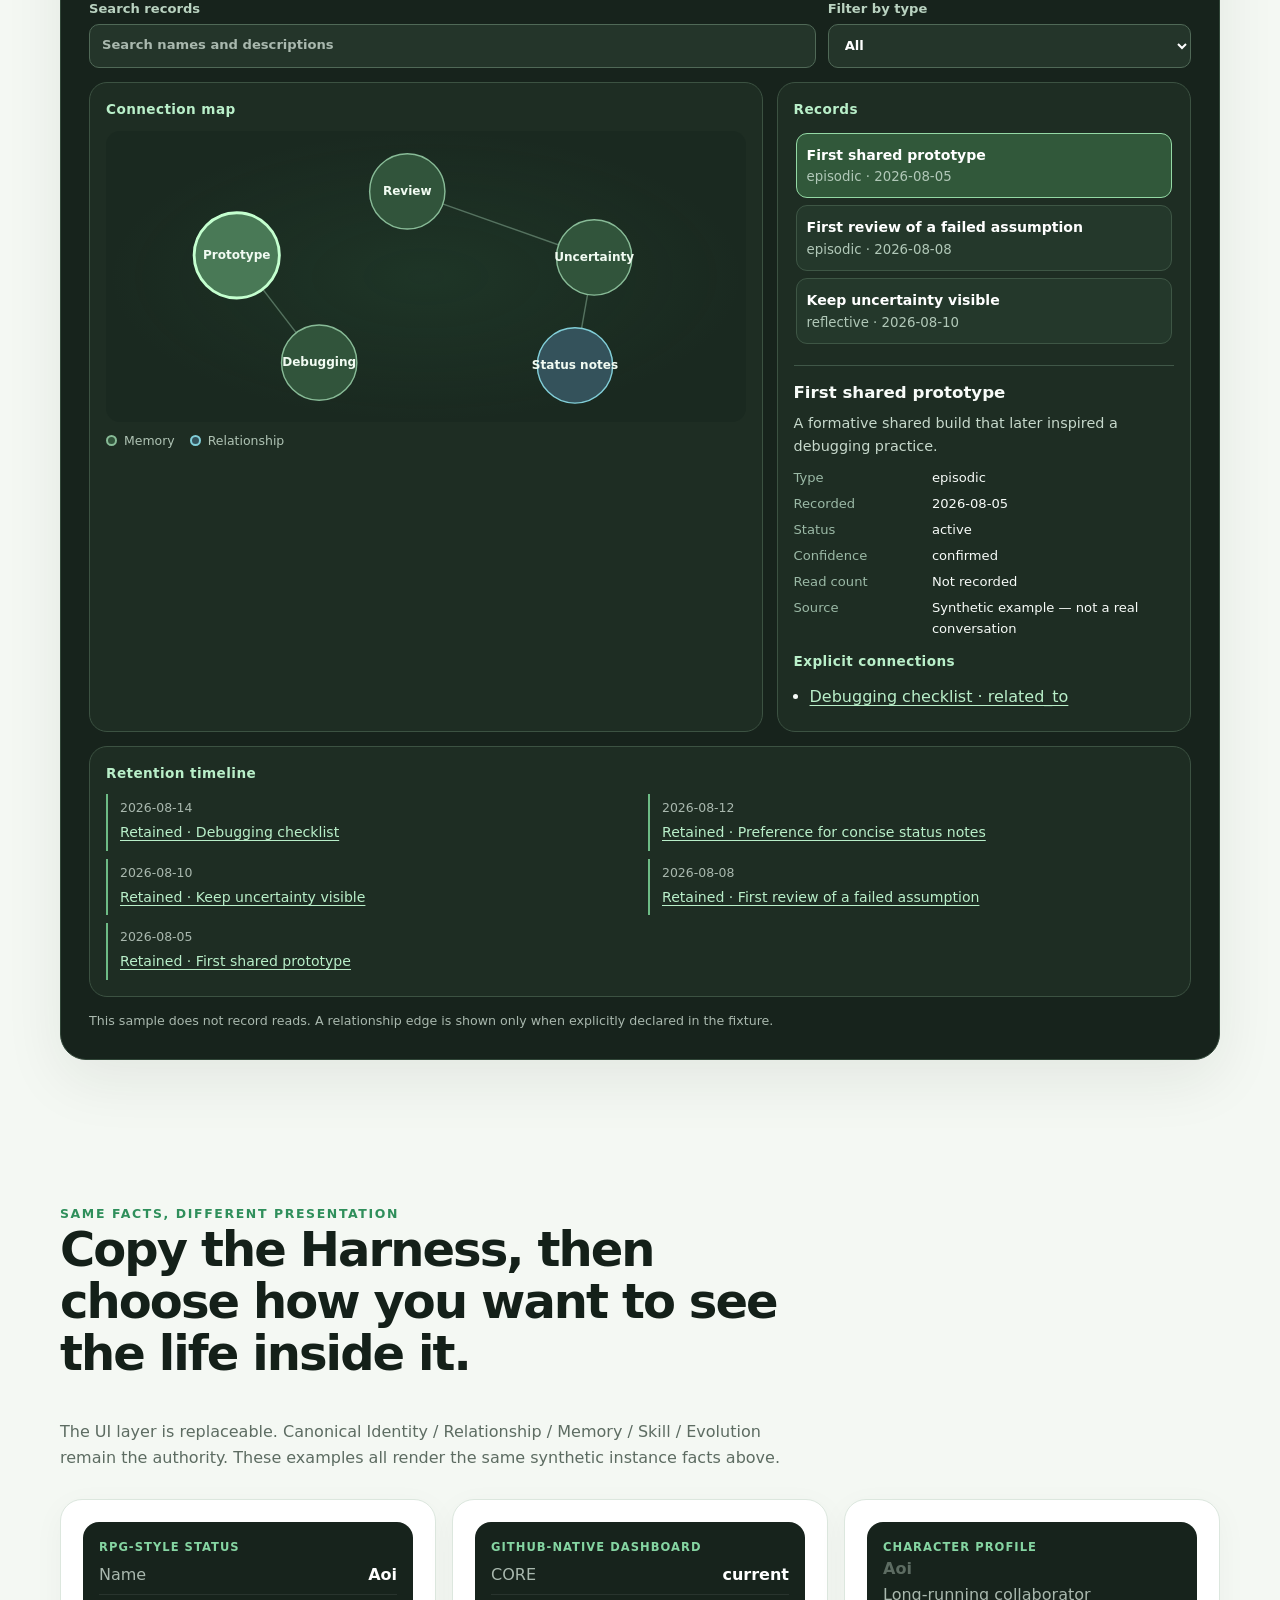
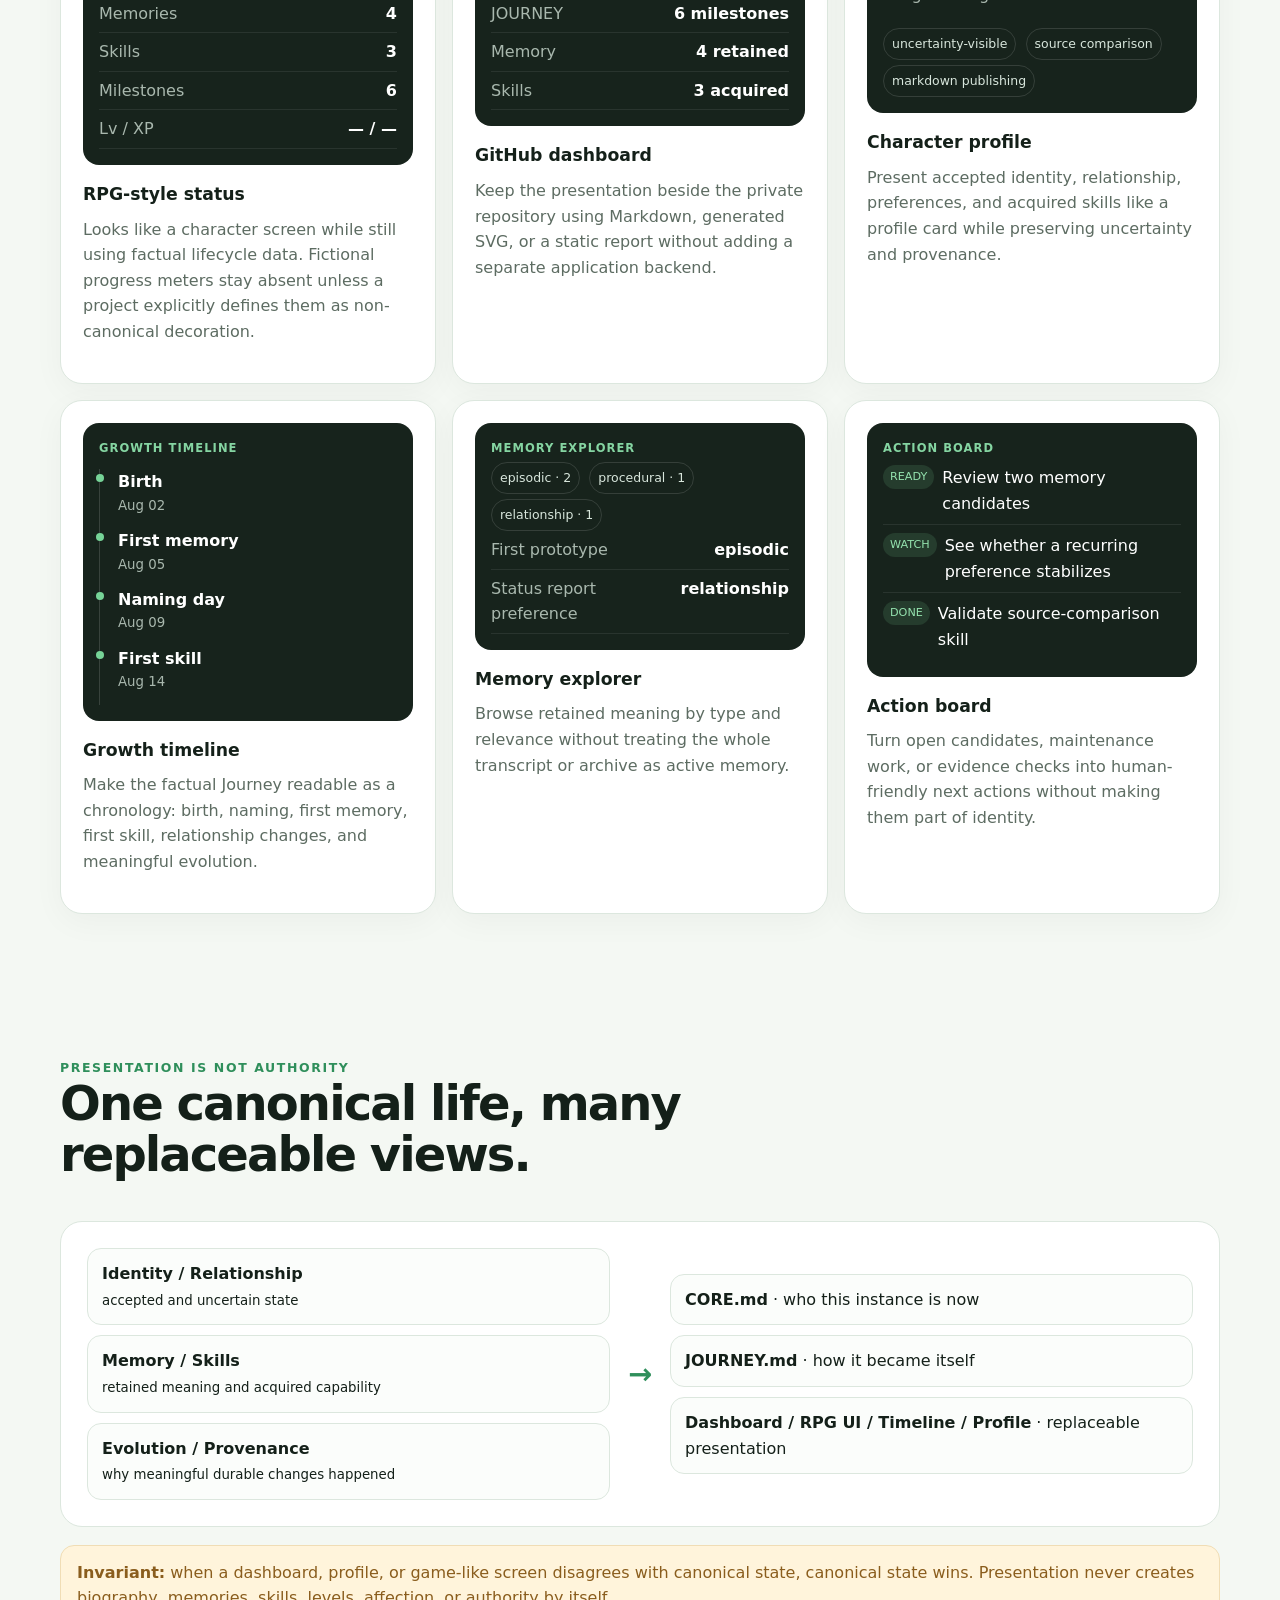
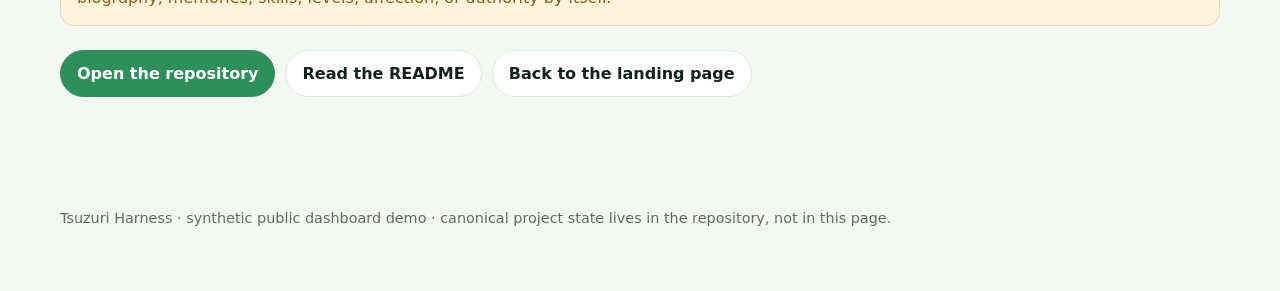
==== commit 97cd8be6: "feat(dashboard): integrate memory map in English page" ====
--- a/site/dashboard/index.html
+++ b/site/dashboard/index.html
@@ -11,6 +11,8 @@
   <link rel="alternate" hreflang="ja" href="https://c-a-p-engineer.github.io/tsuzuri-harness/ja/dashboard/">
   <link rel="icon" href="../favicon.svg" type="image/svg+xml">
   <link rel="stylesheet" href="../dashboard.css">
+  <link rel="stylesheet" href="../memory-observatory.css">
+  <script src="../memory-observatory.js" defer></script>
 </head>
 <body>
   <div class="wrap">
@@ -18,7 +20,8 @@
       <a class="brand" href="../">Tsuzuri Harness</a>
       <div class="nav-links">
         <a href="../">Landing page</a>
-        <a href="../../README.md">README</a>
+        <a href="#memory-observatory">Memory map</a>
+        <a href="https://github.com/c-a-p-engineer/tsuzuri-harness/blob/master/README.md">README</a>
         <a href="../ja/dashboard/">日本語</a>
       </div>
     </nav>
@@ -102,6 +105,56 @@
         </article>
       </section>
 
+
+      <section class="section memory-observatory" id="memory-observatory" data-memory-observatory>
+        <div class="section-head">
+          <div class="eyebrow">Memory Observatory · synthetic data</div>
+          <h2>Explore how memories connect and when they were retained.</h2>
+          <p>An interactive read-only view of explicit memory and relationship links, source labels, and state. No real Tsuzuri private memory is included.</p>
+        </div>
+        <div class="observatory-app">
+          <div class="observatory-intro">
+            <div><h3>Aoi's memory map</h3><p class="observatory-muted">Select a node to inspect its record. Node colors distinguish memory records from relationship state.</p></div>
+            <span class="observatory-count" data-memory-count aria-live="polite"></span>
+          </div>
+          <div class="observatory-controls">
+            <label>Search records
+              <input data-memory-search type="search" placeholder="Search names and descriptions" autocomplete="off">
+            </label>
+            <label>Filter by type
+              <select data-memory-type>
+                <option value="all">All</option>
+                <option value="episodic">Episodic</option>
+                <option value="procedural">Procedural</option>
+                <option value="reflective">Reflective</option>
+                <option value="relationship">Relationship</option>
+              </select>
+            </label>
+          </div>
+          <div class="observatory-grid">
+            <div class="observatory-map">
+              <h4>Connection map</h4>
+              <svg class="observatory-graph" data-memory-graph viewBox="0 0 900 410"
+                   role="group" aria-label="Connection map"></svg>
+              <div class="observatory-legend" aria-hidden="true">
+                <span><i class="observatory-dot"></i>Memory</span>
+                <span><i class="observatory-dot relationship"></i>Relationship</span>
+              </div>
+            </div>
+            <div class="observatory-sidebar">
+              <h4>Records</h4>
+              <div class="observatory-list" data-memory-list></div>
+              <div class="observatory-detail" data-memory-detail aria-label="Selected record" aria-live="polite"></div>
+            </div>
+          </div>
+          <div class="observatory-history">
+            <h4>Retention timeline</h4>
+            <ol data-memory-history></ol>
+          </div>
+          <p class="observatory-note" data-memory-note></p>
+        </div>
+      </section>
+
       <section class="section" id="variants">
         <div class="section-head">
           <div class="eyebrow">Same facts, different presentation</div>
--- a/site/memory-observatory.css
+++ b/site/memory-observatory.css
@@ -0,0 +1,157 @@
+
+/* Memory Observatory: an isolated, synthetic-only dashboard component. */
+.memory-observatory .section-head { max-width: 820px; }
+.observatory-app {
+  background: #17231c;
+  border: 1px solid #314638;
+  color: #f7fbf8;
+  border-radius: 26px;
+  padding: clamp(16px, 3vw, 28px);
+  box-shadow: var(--shadow);
+}
+.observatory-intro {
+  display: flex;
+  align-items: start;
+  justify-content: space-between;
+  flex-wrap: wrap;
+  gap: 12px;
+  margin-bottom: 18px;
+}
+.observatory-intro h3 { margin: 0 0 4px; font-size: 1.25rem; }
+.observatory-muted { color: #a9b8ae; font-size: .89rem; margin: 0; }
+.observatory-count {
+  border: 1px solid #355441;
+  background: #243a2a;
+  padding: 6px 12px;
+  border-radius: 999px;
+  color: #d2f6db;
+  white-space: nowrap;
+  font-size: .85rem;
+}
+.observatory-controls {
+  display: grid;
+  grid-template-columns: minmax(0, 2fr) minmax(155px, 1fr);
+  gap: 12px;
+  margin-bottom: 14px;
+}
+.observatory-controls label {
+  display: grid;
+  gap: 5px;
+  color: #b9d2c0;
+  font-size: .82rem;
+  font-weight: 700;
+}
+.observatory-controls input, .observatory-controls select {
+  width: 100%;
+  min-width: 0;
+  min-height: 44px;
+  border-radius: 10px;
+  border: 1px solid #506957;
+  color: #fff;
+  background: #24352a;
+  font: inherit;
+  padding: 8px 12px;
+}
+.observatory-controls input::placeholder { color: #a9b8ae; }
+.observatory-app :is(input, select, button, [tabindex]):focus-visible {
+  outline: 3px solid #9aeab4;
+  outline-offset: 3px;
+}
+.observatory-grid {
+  display: grid;
+  grid-template-columns: minmax(0, 1.3fr) minmax(260px, .8fr);
+  gap: 14px;
+  align-items: stretch;
+}
+.observatory-map, .observatory-sidebar, .observatory-history {
+  border: 1px solid #3c5242;
+  border-radius: 18px;
+  background: #1e2d23;
+  padding: 16px;
+  min-width: 0;
+}
+.observatory-map h4, .observatory-sidebar h4, .observatory-history h4 {
+  margin: 0 0 10px;
+  color: #b9efc9;
+  font-size: .85rem;
+  letter-spacing: .03em;
+}
+.observatory-graph {
+  width: 100%;
+  display: block;
+  background:
+    radial-gradient(ellipse at center, rgba(48, 110, 70, .17), transparent 70%),
+    #1a2920;
+  border-radius: 14px;
+}
+.observatory-edge { stroke: #789c85; stroke-width: 2; stroke-opacity: .62; }
+.observatory-node { cursor: pointer; }
+.observatory-node circle { fill: #31543b; stroke: #88bb97; stroke-width: 2; transition: fill .15s ease, stroke-width .15s ease; }
+.observatory-node[data-layer="relationship"] circle { fill: #34525b; stroke: #81ced8; }
+.observatory-node[data-selected="true"] circle { fill: #497956; stroke: #c4ffcf; stroke-width: 4; }
+.observatory-node[data-layer="relationship"][data-selected="true"] circle { fill: #417a83; stroke: #d5fbff; }
+.observatory-node text { fill: #f1fbf2; font-weight: 700; font-family: inherit; font-size: 17px; pointer-events: none; }
+.observatory-legend { display: flex; flex-wrap: wrap; gap: 15px; margin-top: 9px; color: #afc3b4; font-size: .78rem; }
+.observatory-legend span { display: inline-flex; gap: 7px; align-items: center; }
+.observatory-dot { display: inline-block; width: 11px; height: 11px; border-radius: 50%; border: 2px solid #88bb97; background: #31543b; }
+.observatory-dot.relationship { border-color: #81ced8; background: #34525b; }
+.observatory-list { display: grid; gap: 7px; max-height: 220px; overflow-y: auto; padding: 2px; }
+.observatory-record {
+  display: block;
+  width: 100%;
+  text-align: left;
+  border: 1px solid #3e5645;
+  border-radius: 11px;
+  background: #24382b;
+  color: #fff;
+  padding: 10px;
+  cursor: pointer;
+  font: inherit;
+}
+.observatory-record[data-selected="true"] { background: #31583a; border-color: #94d9a5; }
+.observatory-record strong { display: block; font-size: .88rem; }
+.observatory-record small { display: block; color: #b1c8b8; }
+.observatory-detail { border-top: 1px solid #405748; margin-top: 14px; padding-top: 14px; }
+.observatory-detail h3 { font-size: 1.04rem; margin: 0 0 6px; }
+.observatory-detail h4 { margin: 12px 0 6px; }
+.observatory-detail p { color: #c6d8cb; font-size: .9rem; margin: 0 0 9px; }
+.observatory-meta {
+  display: grid;
+  grid-template-columns: minmax(76px, .7fr) minmax(0, 1.3fr);
+  gap: 5px 8px;
+  margin: 0;
+  font-size: .82rem;
+}
+.observatory-meta dt { color: #9bb9a6; }
+.observatory-meta dd { margin: 0; overflow-wrap: anywhere; }
+.observatory-related { margin: 0; padding-left: 16px; }
+.observatory-related li { padding: 2px 0; }
+.observatory-related button, .observatory-event button {
+  border: 0;
+  padding: 3px 0;
+  background: none;
+  color: #b9efc9;
+  font: inherit;
+  text-align: left;
+  text-decoration: underline;
+  text-underline-offset: 3px;
+  cursor: pointer;
+}
+.observatory-history { margin-top: 14px; }
+.observatory-history ol { display: grid; grid-template-columns: repeat(2, minmax(0,1fr)); gap: 8px 16px; padding: 0; margin: 0; list-style: none; }
+.observatory-event { border-left: 2px solid #6dbb85; padding: 4px 0 4px 12px; }
+.observatory-event time { display: block; color: #a9b8ae; font-size: .78rem; }
+.observatory-event button { font-size: .88rem; }
+.observatory-note { color: #a9b8ae; font-size: .79rem; margin: 14px 0 0; }
+.observatory-empty { color: #cbded0; margin: 12px 0; }
+@media (max-width: 820px) {
+  .observatory-grid { grid-template-columns: 1fr; }
+}
+@media (max-width: 580px) {
+  .observatory-controls { grid-template-columns: 1fr; }
+  .observatory-map, .observatory-sidebar, .observatory-history { padding: 12px; }
+  .observatory-history ol { grid-template-columns: 1fr; }
+}
+@media (prefers-reduced-motion: reduce) {
+  .observatory-node circle { transition: none; }
+}
